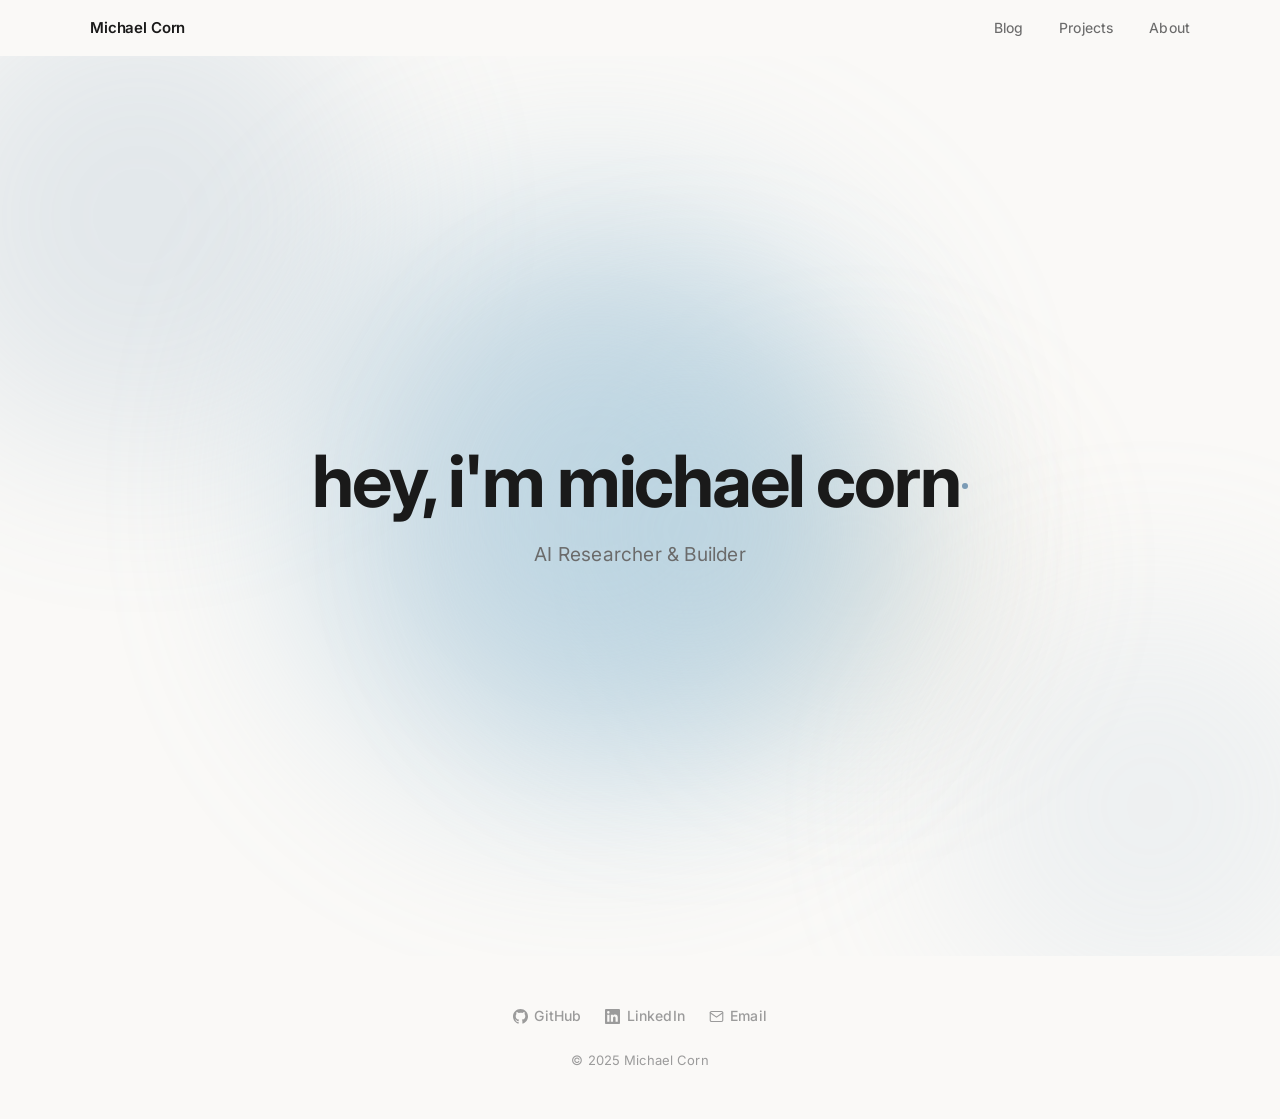
==== index.html @ 5560e9ee "Add social links to footer on all pages Co-Authored-By: Claude Sonnet 4.6 <noreply@anthropic.com>" ====
<!DOCTYPE html>
<html lang="en">
<head>
  <meta charset="UTF-8" />
  <meta name="viewport" content="width=device-width, initial-scale=1.0" />
  <title>Michael Corn</title>
  <meta name="description" content="Michael Corn — AI researcher and builder. Senior CS student at SDSU." />
  <link rel="stylesheet" href="style.css" />
</head>
<body>

  <!-- Navigation -->
  <nav class="nav" id="nav">
    <div class="nav-inner">
      <a href="index.html" class="nav-wordmark">Michael Corn</a>
      <ul class="nav-links">
        <li><a href="blog.html">Blog</a></li>
        <li><a href="projects.html">Projects</a></li>
        <li><a href="about.html">About</a></li>
      </ul>
    </div>
  </nav>

  <!-- Hero -->
  <main class="page">
    <section class="hero">

      <div class="blob-container" aria-hidden="true">
        <div class="blob blob-1"></div>
        <div class="blob blob-2"></div>
        <div class="blob blob-3"></div>
        <div class="blob blob-text-1"></div>
        <div class="blob blob-text-2"></div>
      </div>

      <div class="hero-content">
        <h1 class="hero-greeting">hey, i'm michael corn<span class="hero-accent-dot"></span></h1>
        <p class="hero-sub">AI Researcher &amp; Builder</p>
      </div>

    </section>
  </main>

  <footer>
    <div class="footer-links">
      <a class="social-link" href="https://github.com/mcorn02" target="_blank" rel="noopener noreferrer">
        <svg width="15" height="15" viewBox="0 0 24 24" fill="currentColor"><path d="M12 0C5.374 0 0 5.373 0 12c0 5.302 3.438 9.8 8.207 11.387.599.111.793-.261.793-.577v-2.234c-3.338.726-4.033-1.416-4.033-1.416-.546-1.387-1.333-1.756-1.333-1.756-1.089-.745.083-.729.083-.729 1.205.084 1.839 1.237 1.839 1.237 1.07 1.834 2.807 1.304 3.492.997.107-.775.418-1.305.762-1.604-2.665-.305-5.467-1.334-5.467-5.931 0-1.311.469-2.381 1.236-3.221-.124-.303-.535-1.524.117-3.176 0 0 1.008-.322 3.301 1.23A11.509 11.509 0 0112 5.803c1.02.005 2.047.138 3.006.404 2.291-1.552 3.297-1.23 3.297-1.23.653 1.653.242 2.874.118 3.176.77.84 1.235 1.911 1.235 3.221 0 4.609-2.807 5.624-5.479 5.921.43.372.823 1.102.823 2.222v3.293c0 .319.192.694.801.576C20.566 21.797 24 17.3 24 12c0-6.627-5.373-12-12-12z"/></svg>
        GitHub
      </a>
      <a class="social-link" href="https://linkedin.com/in/michael-corn" target="_blank" rel="noopener noreferrer">
        <svg width="15" height="15" viewBox="0 0 24 24" fill="currentColor"><path d="M20.447 20.452h-3.554v-5.569c0-1.328-.027-3.037-1.852-3.037-1.853 0-2.136 1.445-2.136 2.939v5.667H9.351V9h3.414v1.561h.046c.477-.9 1.637-1.85 3.37-1.85 3.601 0 4.267 2.37 4.267 5.455v6.286zM5.337 7.433a2.062 2.062 0 01-2.063-2.065 2.064 2.064 0 112.063 2.065zm1.782 13.019H3.555V9h3.564v11.452zM22.225 0H1.771C.792 0 0 .774 0 1.729v20.542C0 23.227.792 24 1.771 24h20.451C23.2 24 24 23.227 24 22.271V1.729C24 .774 23.2 0 22.222 0h.003z"/></svg>
        LinkedIn
      </a>
      <a class="social-link" href="mailto:michaelcorn02@gmail.com">
        <svg width="15" height="15" viewBox="0 0 24 24" fill="none" stroke="currentColor" stroke-width="1.8" stroke-linecap="round" stroke-linejoin="round"><path d="M4 4h16c1.1 0 2 .9 2 2v12c0 1.1-.9 2-2 2H4c-1.1 0-2-.9-2-2V6c0-1.1.9-2 2-2z"/><polyline points="22,6 12,13 2,6"/></svg>
        Email
      </a>
    </div>
    <span>&copy; 2025 Michael Corn</span>
  </footer>

  <script>
    // Frosted nav on scroll
    const nav = document.getElementById('nav');
    window.addEventListener('scroll', () => {
      nav.classList.toggle('scrolled', window.scrollY > 10);
    });
  </script>

</body>
</html>
---- style.css ----
/* ============================================================
   Michael Corn — Portfolio
   Design: Minimalist, warm off-white, dusty blue accent
   Font: Inter (Google Fonts)
   ============================================================ */

@import url('https://fonts.googleapis.com/css2?family=Inter:wght@300;400;500;600;700&display=swap');

/* ── Reset & Base ────────────────────────────────────────── */

*, *::before, *::after {
  box-sizing: border-box;
  margin: 0;
  padding: 0;
}

:root {
  --bg:          #FAF9F7;
  --surface:     rgba(250, 249, 247, 0.82);
  --text-head:   #1A1A1A;
  --text-body:   #6B6B6B;
  --text-muted:  #9B9B9B;
  --accent:      #7B9BB5;
  --accent-soft: rgba(123, 155, 181, 0.12);
  --border:      rgba(0, 0, 0, 0.08);
  --radius:      10px;
  --nav-h:       56px;
  --max-w:       1100px;
  --max-w-prose: 640px;
}

html {
  scroll-behavior: smooth;
}

body {
  font-family: 'Inter', -apple-system, BlinkMacSystemFont, sans-serif;
  background-color: var(--bg);
  color: var(--text-body);
  font-size: 17px;
  line-height: 1.75;
  -webkit-font-smoothing: antialiased;
  min-height: 100vh;
}

a {
  color: inherit;
  text-decoration: none;
}

img {
  display: block;
  max-width: 100%;
}

/* ── Navigation ──────────────────────────────────────────── */

.nav {
  position: fixed;
  top: 0;
  left: 0;
  right: 0;
  height: var(--nav-h);
  z-index: 100;
  display: flex;
  align-items: center;
  padding: 0 2rem;
  transition: background 0.3s ease, backdrop-filter 0.3s ease;
}

.nav.scrolled {
  background: var(--surface);
  backdrop-filter: blur(14px);
  -webkit-backdrop-filter: blur(14px);
}

.nav-inner {
  width: 100%;
  max-width: var(--max-w);
  margin: 0 auto;
  display: flex;
  align-items: center;
  justify-content: space-between;
}

.nav-wordmark {
  font-size: 15px;
  font-weight: 600;
  letter-spacing: -0.01em;
  color: var(--text-head);
  transition: opacity 0.2s;
}

.nav-wordmark:hover {
  opacity: 0.65;
}

.nav-links {
  display: flex;
  gap: 2.25rem;
  list-style: none;
}

.nav-links a {
  font-size: 14px;
  font-weight: 450;
  color: var(--text-body);
  letter-spacing: 0.01em;
  transition: color 0.2s;
  position: relative;
}

.nav-links a:hover,
.nav-links a.active {
  color: var(--text-head);
}

.nav-links a.active::after {
  content: '';
  position: absolute;
  bottom: -3px;
  left: 0;
  right: 0;
  height: 1.5px;
  background: var(--accent);
  border-radius: 2px;
}

/* ── Page wrapper ────────────────────────────────────────── */

.page {
  padding-top: var(--nav-h);
  min-height: 100vh;
}

/* ── Hero (index) ────────────────────────────────────────── */

.hero {
  position: relative;
  display: flex;
  align-items: center;
  justify-content: center;
  min-height: 100vh;
  text-align: center;
  overflow: hidden;
  padding: 4rem 2rem;
}

/* Ambient blobs */
.blob-container {
  position: absolute;
  inset: 0;
  pointer-events: none;
  overflow: hidden;
}

.blob {
  position: absolute;
  border-radius: 50%;
  filter: blur(90px);
  opacity: 0.18;
  animation-timing-function: ease-in-out;
  animation-iteration-count: infinite;
  animation-direction: alternate;
}

.blob-1 {
  width: 480px;
  height: 480px;
  background: #7B9BB5;
  top: -80px;
  left: -100px;
  animation: blob-drift-1 14s infinite alternate;
}

.blob-2 {
  width: 420px;
  height: 420px;
  background: #B5C9D8;
  bottom: -60px;
  right: -80px;
  animation: blob-drift-2 18s infinite alternate;
}

.blob-3 {
  width: 300px;
  height: 300px;
  background: #C9B99A;
  top: 40%;
  left: 55%;
  animation: blob-drift-3 22s infinite alternate;
}

@keyframes blob-drift-1 {
  0%   { transform: translate(0, 0) scale(1); }
  50%  { transform: translate(60px, 40px) scale(1.08); }
  100% { transform: translate(20px, 80px) scale(0.95); }
}

@keyframes blob-drift-2 {
  0%   { transform: translate(0, 0) scale(1); }
  50%  { transform: translate(-50px, -30px) scale(1.1); }
  100% { transform: translate(-20px, -70px) scale(0.92); }
}

@keyframes blob-drift-3 {
  0%   { transform: translate(0, 0) scale(1); }
  50%  { transform: translate(30px, -50px) scale(1.05); }
  100% { transform: translate(-40px, 20px) scale(0.96); }
}

.blob-text-1 {
  width: 560px;
  height: 560px;
  background: #94BAD0;
  top: 50%;
  left: 50%;
  transform: translate(-58%, -52%);
  filter: blur(100px);
  opacity: 0.5;
  animation: blob-drift-text-1 16s infinite alternate;
}

.blob-text-2 {
  width: 400px;
  height: 400px;
  background: #AECFE0;
  top: 50%;
  left: 50%;
  transform: translate(-38%, -44%);
  filter: blur(90px);
  opacity: 0.4;
  animation: blob-drift-text-2 20s infinite alternate;
}

@keyframes blob-drift-text-1 {
  0%   { transform: translate(-65%, -60%) scale(1); }
  50%  { transform: translate(-60%, -55%) scale(1.06); }
  100% { transform: translate(-70%, -65%) scale(0.97); }
}

@keyframes blob-drift-text-2 {
  0%   { transform: translate(-30%, -35%) scale(1); }
  50%  { transform: translate(-35%, -40%) scale(1.08); }
  100% { transform: translate(-25%, -30%) scale(0.95); }
}

.hero-content {
  position: relative;
  z-index: 1;
}

.hero-greeting {
  font-size: clamp(2.8rem, 6vw, 4.5rem);
  font-weight: 700;
  color: var(--text-head);
  letter-spacing: -0.03em;
  line-height: 1.1;
  margin-bottom: 1.1rem;
}

.hero-sub {
  font-size: clamp(1rem, 2vw, 1.2rem);
  font-weight: 400;
  color: var(--text-body);
  letter-spacing: 0.01em;
}

.hero-accent-dot {
  display: inline-block;
  width: 6px;
  height: 6px;
  background: var(--accent);
  border-radius: 50%;
  margin-left: 2px;
  vertical-align: middle;
  position: relative;
  top: -2px;
}

/* ── Section layout ──────────────────────────────────────── */

.section {
  max-width: var(--max-w);
  margin: 0 auto;
  padding: 5rem 2rem;
}

.section-label {
  font-size: 11px;
  font-weight: 600;
  letter-spacing: 0.12em;
  text-transform: uppercase;
  color: var(--accent);
  margin-bottom: 2.5rem;
}

.section-title {
  font-size: clamp(1.8rem, 3vw, 2.5rem);
  font-weight: 700;
  color: var(--text-head);
  letter-spacing: -0.02em;
  margin-bottom: 3rem;
  line-height: 1.2;
}

/* ── Projects Grid ───────────────────────────────────────── */

.projects-grid {
  display: grid;
  grid-template-columns: repeat(2, 1fr);
  gap: 1.5rem;
}

.project-card {
  background: #fff;
  border: 1px solid var(--border);
  border-radius: var(--radius);
  padding: 2rem;
  display: flex;
  flex-direction: column;
  gap: 0.75rem;
  transition: transform 0.22s ease, box-shadow 0.22s ease, border-color 0.22s ease;
  text-decoration: none;
  cursor: pointer;
}

.project-card:hover {
  transform: translateY(-3px);
  box-shadow: 0 8px 32px rgba(0, 0, 0, 0.07);
  border-color: rgba(123, 155, 181, 0.35);
}

.project-card-header {
  display: flex;
  align-items: flex-start;
  justify-content: space-between;
  gap: 1rem;
}

.project-name {
  font-size: 1.05rem;
  font-weight: 600;
  color: var(--text-head);
  letter-spacing: -0.01em;
  line-height: 1.3;
}

.project-link-icon {
  flex-shrink: 0;
  color: var(--text-muted);
  transition: color 0.2s;
  margin-top: 2px;
}

.project-card:hover .project-link-icon {
  color: var(--accent);
}

.project-desc {
  font-size: 15px;
  color: var(--text-body);
  line-height: 1.65;
}

.project-tags {
  display: flex;
  flex-wrap: wrap;
  gap: 0.5rem;
  margin-top: 0.5rem;
}

.tag {
  font-size: 10px;
  font-weight: 600;
  letter-spacing: 0.1em;
  text-transform: uppercase;
  color: var(--accent);
  background: var(--accent-soft);
  padding: 3px 8px;
  border-radius: 4px;
}

/* ── Blog List ───────────────────────────────────────────── */

.blog-list {
  display: flex;
  flex-direction: column;
}

.blog-post {
  display: flex;
  flex-direction: column;
  gap: 0.35rem;
  padding: 2rem 0;
  border-bottom: 1px solid var(--border);
  text-decoration: none;
  transition: padding-left 0.2s ease;
}

.blog-post:first-child {
  border-top: 1px solid var(--border);
}

.blog-post:hover {
  padding-left: 0.4rem;
}

.blog-post-title {
  font-size: 1.1rem;
  font-weight: 500;
  color: var(--text-head);
  letter-spacing: -0.01em;
  line-height: 1.4;
  transition: color 0.2s;
}

.blog-post:hover .blog-post-title {
  color: var(--accent);
}

.blog-post-meta {
  font-size: 13px;
  color: var(--text-muted);
  letter-spacing: 0.01em;
}

.blog-post-desc {
  font-size: 15px;
  color: var(--text-body);
  margin-top: 0.15rem;
}

.blog-empty {
  padding: 4rem 0;
  color: var(--text-muted);
  font-size: 15px;
  font-style: italic;
  border-top: 1px solid var(--border);
  border-bottom: 1px solid var(--border);
}

/* ── About ───────────────────────────────────────────────── */

.about-wrap {
  max-width: var(--max-w-prose);
  margin: 0 auto;
  padding: 5rem 2rem;
}

.about-photo {
  width: 96px;
  height: 96px;
  border-radius: 50%;
  object-fit: cover;
  filter: grayscale(20%);
  margin-bottom: 2.5rem;
  border: 1px solid var(--border);
}

.about-photo-placeholder {
  width: 96px;
  height: 96px;
  border-radius: 50%;
  background: var(--accent-soft);
  border: 1px solid rgba(123, 155, 181, 0.2);
  margin-bottom: 2.5rem;
  display: flex;
  align-items: center;
  justify-content: center;
  font-size: 28px;
  font-weight: 700;
  color: var(--accent);
  letter-spacing: -0.02em;
}

.about-name {
  font-size: 2rem;
  font-weight: 700;
  color: var(--text-head);
  letter-spacing: -0.025em;
  margin-bottom: 0.4rem;
}

.about-title {
  font-size: 15px;
  color: var(--text-muted);
  margin-bottom: 2.5rem;
  letter-spacing: 0.01em;
}

.about-bio {
  font-size: 17px;
  color: var(--text-body);
  line-height: 1.8;
  margin-bottom: 3.5rem;
}

.about-bio p + p {
  margin-top: 1.25rem;
}

/* Experience section on about page */
.experience-section {
  margin-top: 3rem;
}

.experience-label {
  font-size: 11px;
  font-weight: 600;
  letter-spacing: 0.12em;
  text-transform: uppercase;
  color: var(--accent);
  margin-bottom: 1.75rem;
}

.experience-item {
  padding: 1.75rem 0;
  border-top: 1px solid var(--border);
}

.experience-item:last-child {
  border-bottom: 1px solid var(--border);
}

.experience-header {
  display: flex;
  align-items: baseline;
  justify-content: space-between;
  gap: 1rem;
  margin-bottom: 0.3rem;
  flex-wrap: wrap;
}

.experience-role {
  font-size: 16px;
  font-weight: 600;
  color: var(--text-head);
  letter-spacing: -0.01em;
}

.experience-company {
  font-size: 14px;
  font-weight: 500;
  color: var(--accent);
}

.experience-date {
  font-size: 13px;
  color: var(--text-muted);
  white-space: nowrap;
}

.experience-bullets {
  list-style: none;
  margin-top: 0.85rem;
  display: flex;
  flex-direction: column;
  gap: 0.55rem;
}

.experience-bullets li {
  font-size: 15px;
  color: var(--text-body);
  line-height: 1.65;
  padding-left: 1.1rem;
  position: relative;
}

.experience-bullets li::before {
  content: '—';
  position: absolute;
  left: 0;
  color: var(--text-muted);
  font-size: 12px;
  top: 3px;
}

/* Social links */
.social-links {
  display: flex;
  gap: 1.5rem;
  margin-top: 3rem;
  flex-wrap: wrap;
}

.social-link {
  font-size: 14px;
  font-weight: 500;
  color: var(--text-muted);
  letter-spacing: 0.01em;
  transition: color 0.2s;
  display: flex;
  align-items: center;
  gap: 0.4rem;
}

.social-link:hover {
  color: var(--accent);
}

/* ── Footer ──────────────────────────────────────────────── */

footer {
  text-align: center;
  padding: 3rem 2rem;
  font-size: 13px;
  color: var(--text-muted);
  letter-spacing: 0.01em;
  display: flex;
  flex-direction: column;
  align-items: center;
  gap: 1.25rem;
}

.footer-links {
  display: flex;
  gap: 1.5rem;
  flex-wrap: wrap;
  justify-content: center;
}

/* ── Responsive ──────────────────────────────────────────── */

@media (max-width: 720px) {
  .nav {
    padding: 0 1.25rem;
  }

  .nav-links {
    gap: 1.5rem;
  }

  .projects-grid {
    grid-template-columns: 1fr;
  }

  .section {
    padding: 3.5rem 1.25rem;
  }

  .about-wrap {
    padding: 3.5rem 1.25rem;
  }

  .experience-header {
    flex-direction: column;
    gap: 0.15rem;
  }

  .blob-1 {
    width: 320px;
    height: 320px;
  }

  .blob-2 {
    width: 280px;
    height: 280px;
  }

  .blob-3 {
    display: none;
  }
}
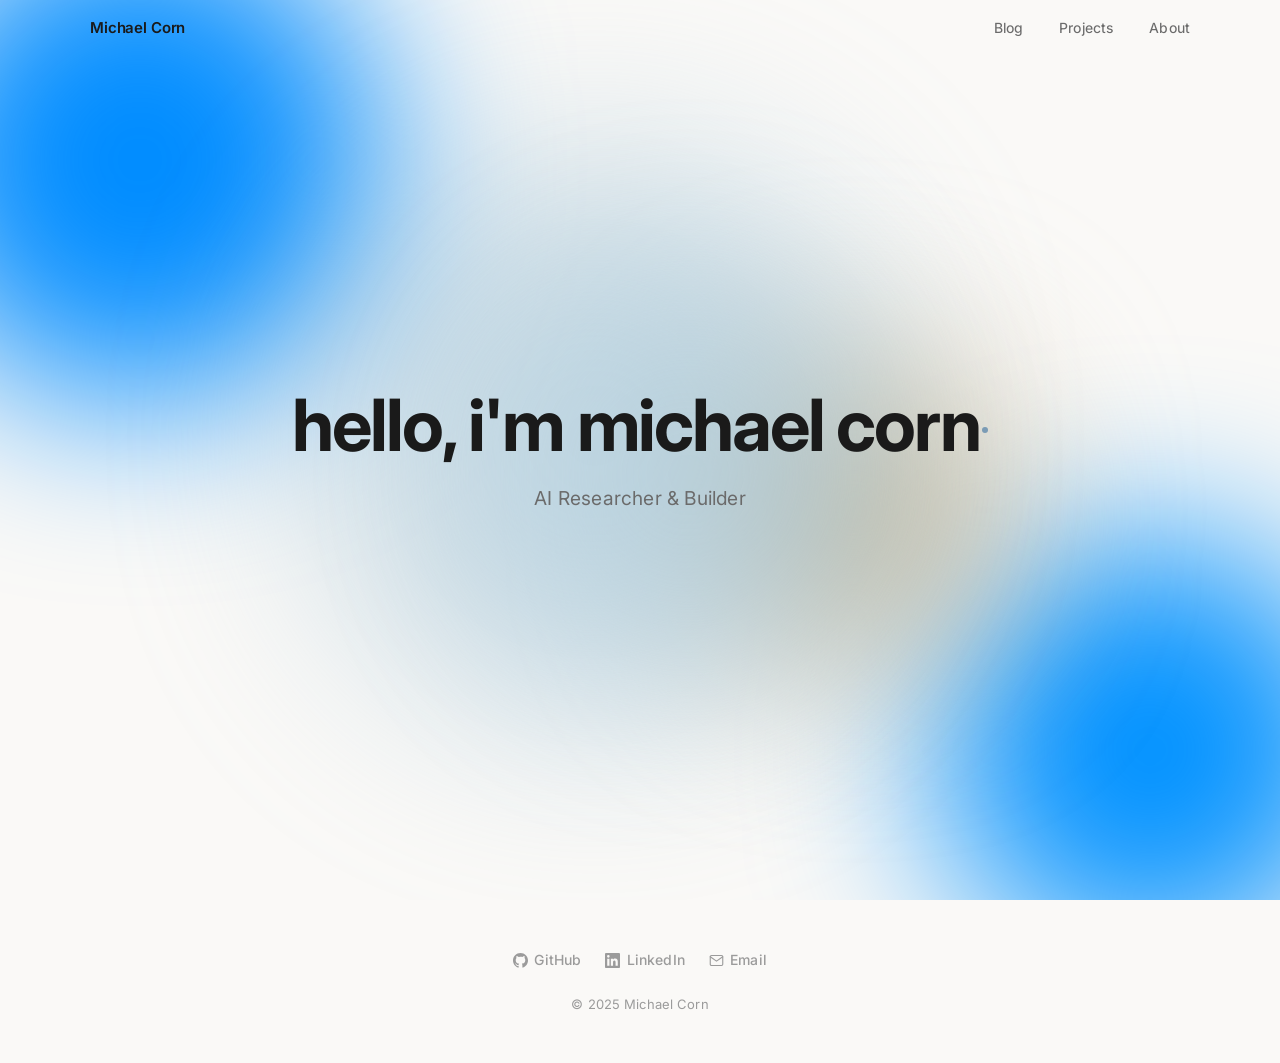
==== commit e58b7804: "Changed some styling, faster routing and prefetch" ====
--- a/index.html
+++ b/index.html
@@ -5,7 +5,13 @@
   <meta name="viewport" content="width=device-width, initial-scale=1.0" />
   <title>Michael Corn</title>
   <meta name="description" content="Michael Corn — AI researcher and builder. Senior CS student at SDSU." />
+  <link rel="preconnect" href="https://fonts.googleapis.com" />
+  <link rel="preconnect" href="https://fonts.gstatic.com" crossorigin />
+  <link rel="stylesheet" href="https://fonts.googleapis.com/css2?family=Inter:wght@300;400;500;600;700&display=swap" />
   <link rel="stylesheet" href="style.css" />
+  <link rel="prefetch" href="about.html" />
+  <link rel="prefetch" href="projects.html" />
+  <link rel="prefetch" href="blog.html" />
 </head>
 <body>
 
@@ -34,7 +40,7 @@
       </div>
 
       <div class="hero-content">
-        <h1 class="hero-greeting">hey, i'm michael corn<span class="hero-accent-dot"></span></h1>
+        <h1 class="hero-greeting">hello, i'm michael corn<span class="hero-accent-dot"></span></h1>
         <p class="hero-sub">AI Researcher &amp; Builder</p>
       </div>
 
--- a/style.css
+++ b/style.css
@@ -4,7 +4,6 @@
    Font: Inter (Google Fonts)
    ============================================================ */
 
-@import url('https://fonts.googleapis.com/css2?family=Inter:wght@300;400;500;600;700&display=swap');
 
 /* ── Reset & Base ────────────────────────────────────────── */
 
@@ -65,13 +64,7 @@
   display: flex;
   align-items: center;
   padding: 0 2rem;
-  transition: background 0.3s ease, backdrop-filter 0.3s ease;
-}
-
-.nav.scrolled {
-  background: var(--surface);
-  backdrop-filter: blur(14px);
-  -webkit-backdrop-filter: blur(14px);
+  background: transparent;
 }
 
 .nav-inner {
@@ -92,7 +85,7 @@
 }
 
 .nav-wordmark:hover {
-  opacity: 0.65;
+  opacity: 0.0;
 }
 
 .nav-links {
@@ -144,6 +137,7 @@
   text-align: center;
   overflow: hidden;
   padding: 4rem 2rem;
+  margin-top: calc(-1 * var(--nav-h));
 }
 
 /* Ambient blobs */
@@ -158,7 +152,7 @@
   position: absolute;
   border-radius: 50%;
   filter: blur(90px);
-  opacity: 0.18;
+  opacity: 10.0;
   animation-timing-function: ease-in-out;
   animation-iteration-count: infinite;
   animation-direction: alternate;
@@ -167,7 +161,7 @@
 .blob-1 {
   width: 480px;
   height: 480px;
-  background: #7B9BB5;
+  background: #008cff;
   top: -80px;
   left: -100px;
   animation: blob-drift-1 14s infinite alternate;
@@ -176,7 +170,7 @@
 .blob-2 {
   width: 420px;
   height: 420px;
-  background: #B5C9D8;
+  background: #0091ff;
   bottom: -60px;
   right: -80px;
   animation: blob-drift-2 18s infinite alternate;
@@ -615,9 +609,11 @@
 
 .footer-links {
   display: flex;
+  flex-direction: row;
   gap: 1.5rem;
   flex-wrap: wrap;
   justify-content: center;
+  align-items: center;
 }
 
 /* ── Responsive ──────────────────────────────────────────── */
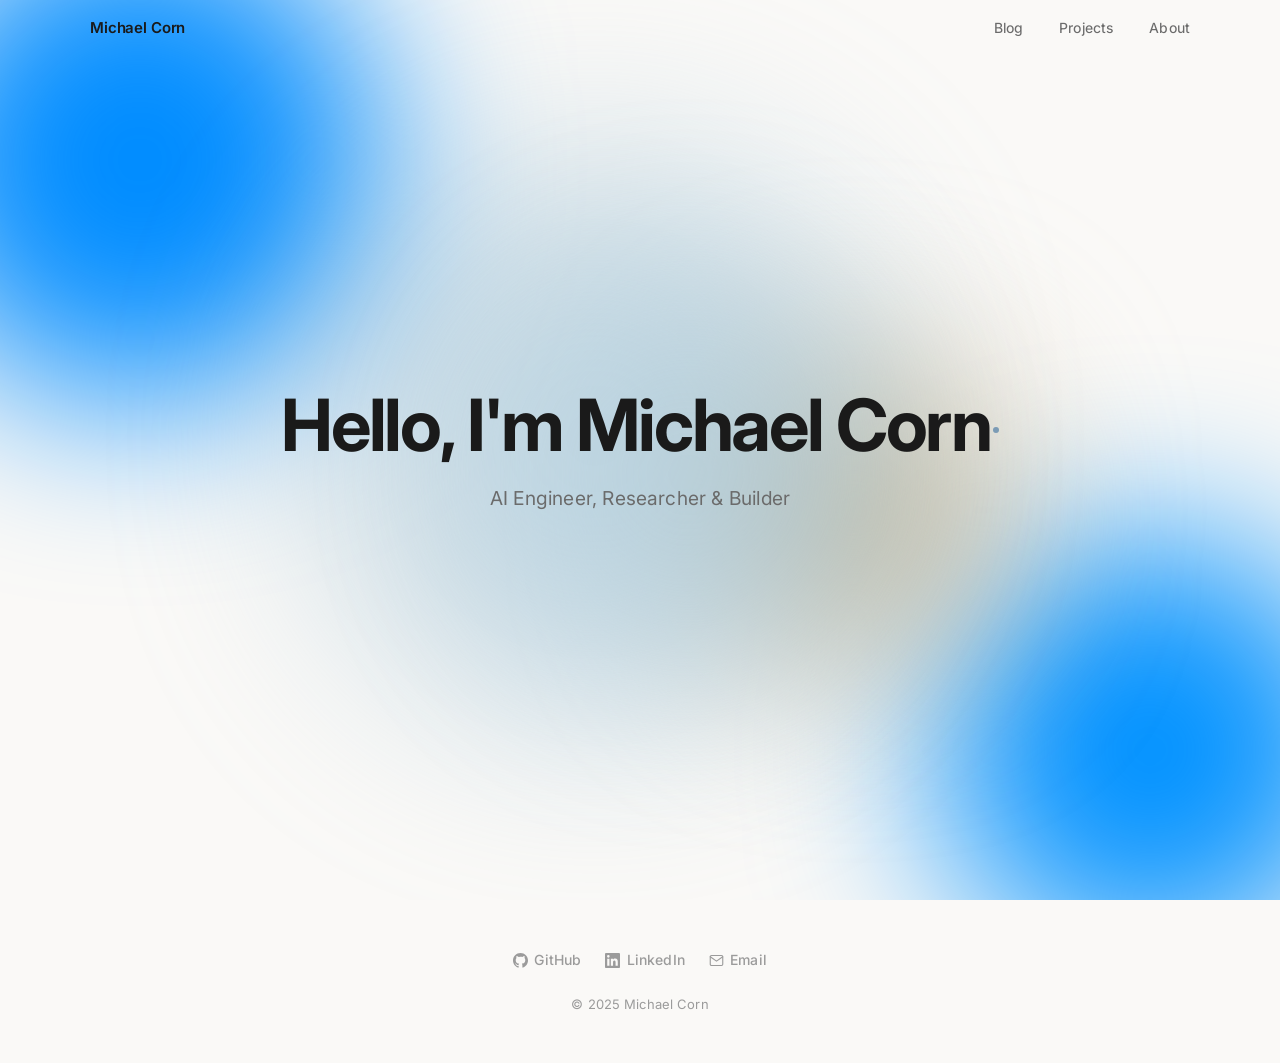
==== commit 0d9febca: "fix: broken mailto link and normalize footers across all pages - Fix missing mailto: scheme on email" ====
--- a/index.html
+++ b/index.html
@@ -40,8 +40,8 @@
       </div>
 
       <div class="hero-content">
-        <h1 class="hero-greeting">hello, i'm michael corn<span class="hero-accent-dot"></span></h1>
-        <p class="hero-sub">AI Researcher &amp; Builder</p>
+        <h1 class="hero-greeting">Hello, I'm Michael Corn<span class="hero-accent-dot"></span></h1>
+        <p class="hero-sub">AI Engineer, Researcher &amp; Builder</p>
       </div>
 
     </section>
--- a/style.css
+++ b/style.css
@@ -434,6 +434,71 @@
   border-bottom: 1px solid var(--border);
 }
 
+/* ── Blog Post ───────────────────────────────────────────── */
+
+.post-wrap {
+  max-width: var(--max-w-prose);
+}
+
+.post-header {
+  margin-bottom: 3rem;
+  padding-bottom: 2rem;
+  border-bottom: 1px solid var(--border);
+}
+
+.post-title {
+  font-size: clamp(1.6rem, 4vw, 2.2rem);
+  font-weight: 600;
+  color: var(--text-head);
+  letter-spacing: -0.02em;
+  line-height: 1.25;
+  margin-bottom: 0.75rem;
+}
+
+.post-meta {
+  font-size: 13px;
+  color: var(--text-muted);
+  letter-spacing: 0.01em;
+}
+
+.post-body {
+  color: var(--text-body);
+  font-size: 17px;
+  line-height: 1.8;
+}
+
+.post-body h2 {
+  font-size: 1.2rem;
+  font-weight: 600;
+  color: var(--text-head);
+  letter-spacing: -0.01em;
+  margin: 2.5rem 0 0.75rem;
+}
+
+.post-body p {
+  margin-bottom: 1.25rem;
+}
+
+.post-body a {
+  color: var(--accent);
+  text-decoration: underline;
+  text-underline-offset: 3px;
+}
+
+.post-back {
+  display: inline-flex;
+  align-items: center;
+  gap: 0.4rem;
+  font-size: 14px;
+  color: var(--text-muted);
+  margin-bottom: 2.5rem;
+  transition: color 0.2s;
+}
+
+.post-back:hover {
+  color: var(--text-head);
+}
+
 /* ── About ───────────────────────────────────────────────── */
 
 .about-wrap {
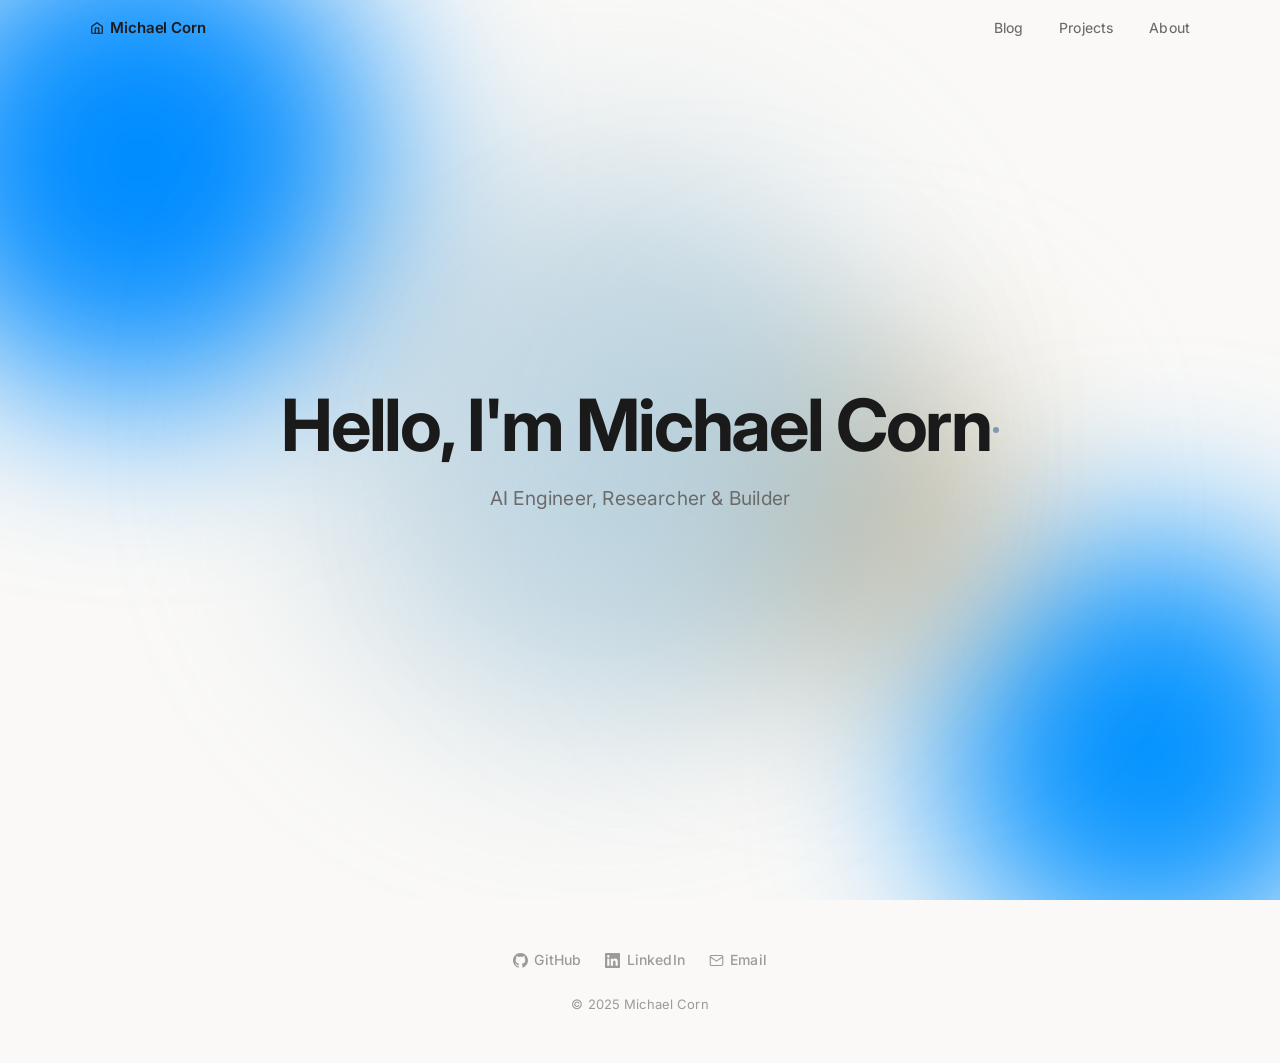
==== commit a8eb2438: "fix: nav wordmark hover and add home icon - Fix opacity: 0.0 on hover (name was disappearing complet" ====
--- a/index.html
+++ b/index.html
@@ -7,7 +7,8 @@
   <meta name="description" content="Michael Corn — AI researcher and builder. Senior CS student at SDSU." />
   <link rel="preconnect" href="https://fonts.googleapis.com" />
   <link rel="preconnect" href="https://fonts.gstatic.com" crossorigin />
-  <link rel="stylesheet" href="https://fonts.googleapis.com/css2?family=Inter:wght@300;400;500;600;700&display=swap" />
+  <link rel="stylesheet" href="https://fonts.googleapis.com/css2?family=Inter:wght@300;400;500;600;700&display=swap" media="print" onload="this.media='all'" />
+  <noscript><link rel="stylesheet" href="https://fonts.googleapis.com/css2?family=Inter:wght@300;400;500;600;700&display=swap" /></noscript>
   <link rel="stylesheet" href="style.css" />
   <link rel="prefetch" href="about.html" />
   <link rel="prefetch" href="projects.html" />
@@ -18,7 +19,7 @@
   <!-- Navigation -->
   <nav class="nav" id="nav">
     <div class="nav-inner">
-      <a href="index.html" class="nav-wordmark">Michael Corn</a>
+      <a href="index.html" class="nav-wordmark"><svg width="14" height="14" viewBox="0 0 24 24" fill="none" stroke="currentColor" stroke-width="2" stroke-linecap="round" stroke-linejoin="round"><path d="M3 9.5L12 3l9 6.5V20a1 1 0 01-1 1H4a1 1 0 01-1-1V9.5z"/><polyline points="9 21 9 12 15 12 15 21"/></svg>Michael Corn</a>
       <ul class="nav-links">
         <li><a href="blog.html">Blog</a></li>
         <li><a href="projects.html">Projects</a></li>
@@ -73,5 +74,13 @@
     });
   </script>
 
+  <script type="speculationrules">
+{
+  "prerender": [
+    { "urls": ["index.html", "about.html", "projects.html", "blog.html"] }
+  ]
+}
+</script>
+
 </body>
 </html>
--- a/style.css
+++ b/style.css
@@ -82,10 +82,17 @@
   letter-spacing: -0.01em;
   color: var(--text-head);
   transition: opacity 0.2s;
+  display: flex;
+  align-items: center;
+  gap: 0.4rem;
 }
 
 .nav-wordmark:hover {
-  opacity: 0.0;
+  opacity: 0.6;
+}
+
+.nav-wordmark svg {
+  flex-shrink: 0;
 }
 
 .nav-links {
@@ -723,3 +730,15 @@
     display: none;
   }
 }
+
+/* ── View Transitions ─────────────────────────────────── */
+
+@view-transition {
+  navigation: auto;
+}
+
+::view-transition-old(root),
+::view-transition-new(root) {
+  animation-duration: 150ms;
+  animation-timing-function: ease-in-out;
+}
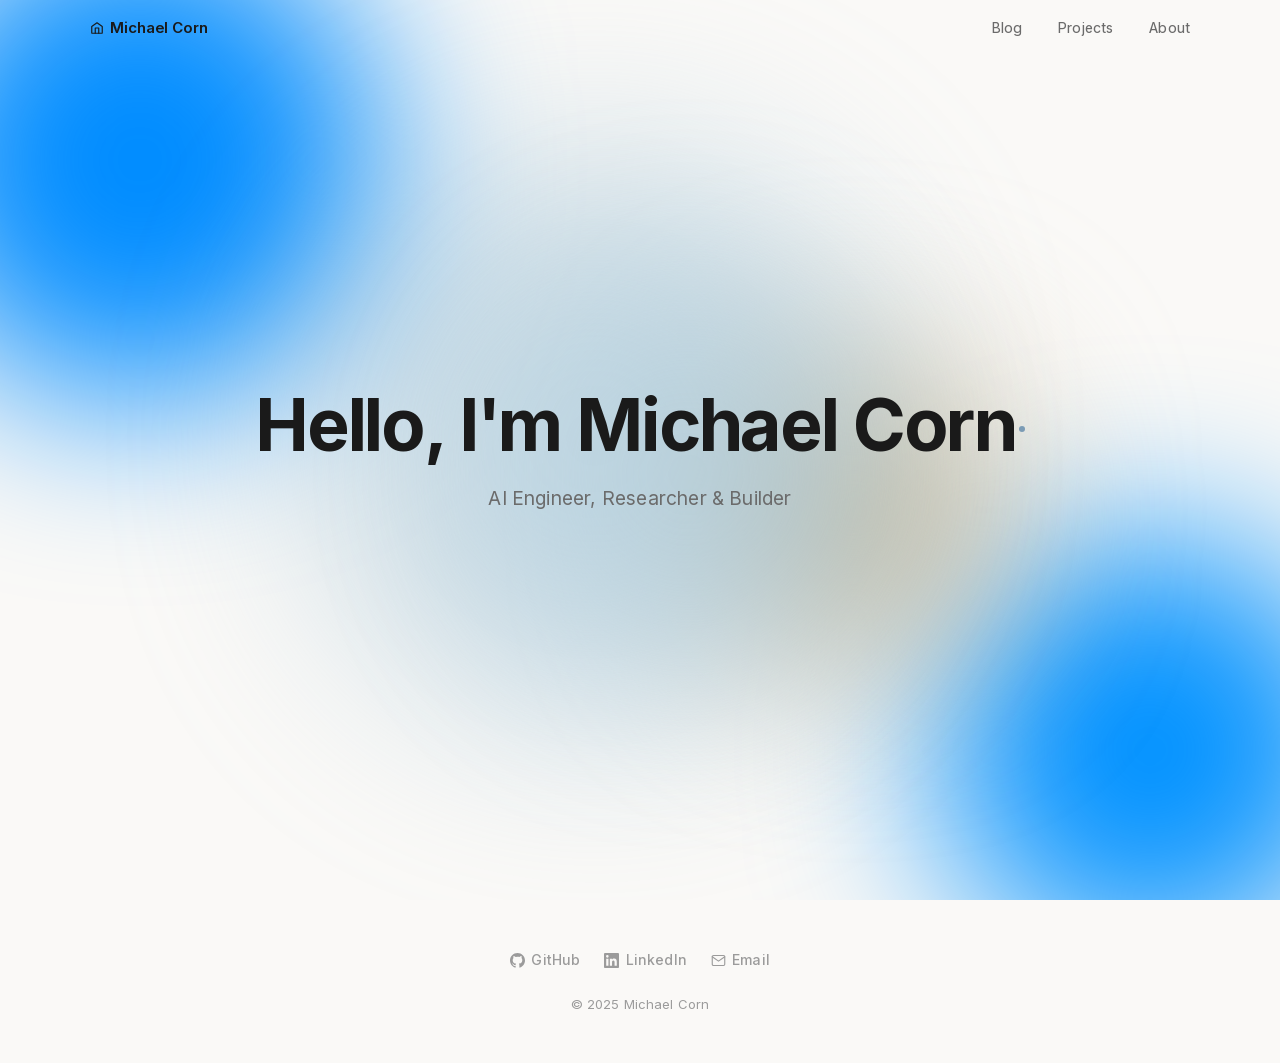
==== commit 37fbca63: "perf: self-host Inter font and fix home navigation prerender - Replace Google Fonts with self-hosted" ====
--- a/index.html
+++ b/index.html
@@ -5,14 +5,7 @@
   <meta name="viewport" content="width=device-width, initial-scale=1.0" />
   <title>Michael Corn</title>
   <meta name="description" content="Michael Corn — AI researcher and builder. Senior CS student at SDSU." />
-  <link rel="preconnect" href="https://fonts.googleapis.com" />
-  <link rel="preconnect" href="https://fonts.gstatic.com" crossorigin />
-  <link rel="stylesheet" href="https://fonts.googleapis.com/css2?family=Inter:wght@300;400;500;600;700&display=swap" media="print" onload="this.media='all'" />
-  <noscript><link rel="stylesheet" href="https://fonts.googleapis.com/css2?family=Inter:wght@300;400;500;600;700&display=swap" /></noscript>
   <link rel="stylesheet" href="style.css" />
-  <link rel="prefetch" href="about.html" />
-  <link rel="prefetch" href="projects.html" />
-  <link rel="prefetch" href="blog.html" />
 </head>
 <body>
 
@@ -77,7 +70,7 @@
   <script type="speculationrules">
 {
   "prerender": [
-    { "urls": ["index.html", "about.html", "projects.html", "blog.html"] }
+    { "urls": ["about.html", "projects.html", "blog.html"] }
   ]
 }
 </script>
--- a/style.css
+++ b/style.css
@@ -1,8 +1,28 @@
 /* ============================================================
    Michael Corn — Portfolio
    Design: Minimalist, warm off-white, dusty blue accent
-   Font: Inter (Google Fonts)
+   Font: Inter (self-hosted)
    ============================================================ */
+
+/* ── Fonts ───────────────────────────────────────────────── */
+
+@font-face {
+  font-family: 'Inter';
+  font-style: normal;
+  font-weight: 300 700;
+  font-display: swap;
+  src: url('fonts/inter-latin-ext.woff2') format('woff2');
+  unicode-range: U+0100-02BA, U+02BD-02C5, U+02C7-02CC, U+02CE-02D7, U+02DD-02FF, U+0304, U+0308, U+0329, U+1D00-1DBF, U+1E00-1E9F, U+1EF2-1EFF, U+2020, U+20A0-20AB, U+20AD-20C0, U+2113, U+2C60-2C7F, U+A720-A7FF;
+}
+
+@font-face {
+  font-family: 'Inter';
+  font-style: normal;
+  font-weight: 300 700;
+  font-display: swap;
+  src: url('fonts/inter-latin.woff2') format('woff2');
+  unicode-range: U+0000-00FF, U+0131, U+0152-0153, U+02BB-02BC, U+02C6, U+02DA, U+02DC, U+0304, U+0308, U+0329, U+2000-206F, U+20AC, U+2122, U+2191, U+2193, U+2212, U+2215, U+FEFF, U+FFFD;
+}
 
 
 /* ── Reset & Base ────────────────────────────────────────── */
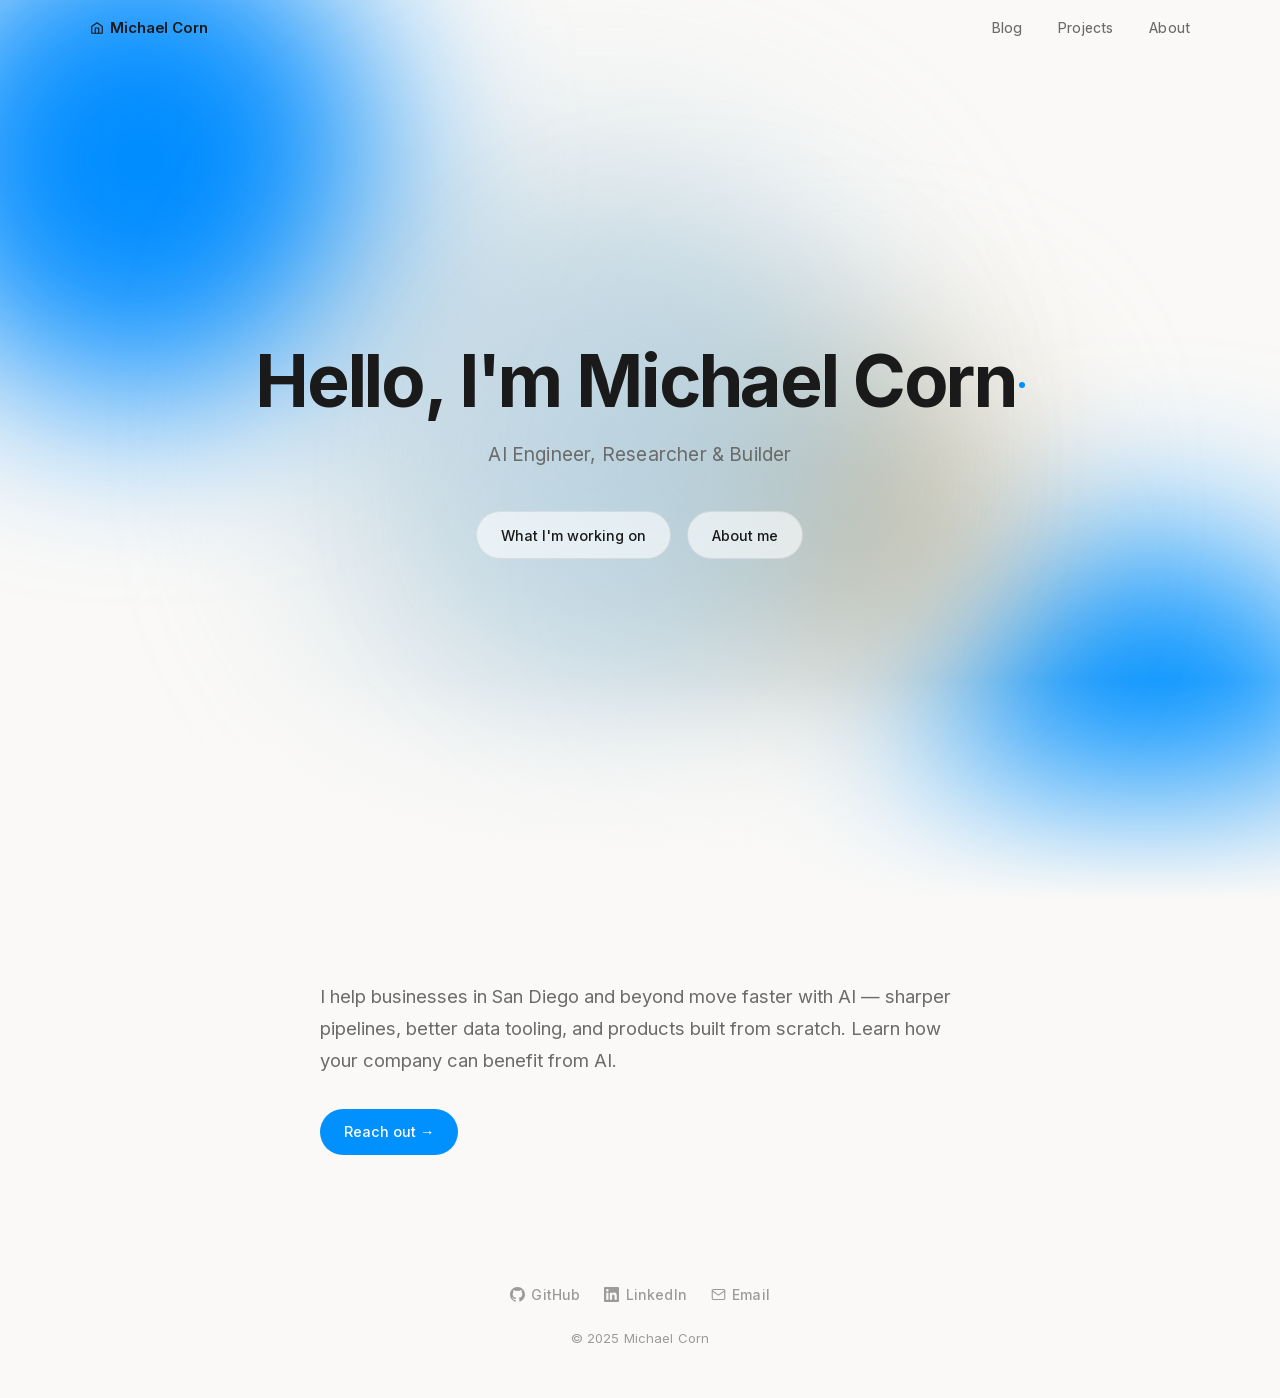
==== commit 9cb25314: "feat: add intro section below hero with pitch bio and CTA Adds a bio + call-to-action section that u" ====
--- a/index.html
+++ b/index.html
@@ -5,6 +5,7 @@
   <meta name="viewport" content="width=device-width, initial-scale=1.0" />
   <title>Michael Corn</title>
   <meta name="description" content="Michael Corn — AI researcher and builder. Senior CS student at SDSU." />
+  <link rel="icon" type="image/png" href="/favicon.png" />
   <link rel="stylesheet" href="style.css" />
 </head>
 <body>
@@ -36,8 +37,22 @@
       <div class="hero-content">
         <h1 class="hero-greeting">Hello, I'm Michael Corn<span class="hero-accent-dot"></span></h1>
         <p class="hero-sub">AI Engineer, Researcher &amp; Builder</p>
+        <div class="hero-links">
+          <a href="projects.html" class="hero-link">What I'm working on</a>
+          <a href="about.html" class="hero-link">About me</a>
+        </div>
       </div>
 
+    </section>
+
+    <section class="intro-section">
+      <div class="intro-wrap">
+        <p class="intro-bio">
+          I help businesses in San Diego and beyond move faster with AI — sharper pipelines,
+          better data tooling, and products built from scratch. Learn how your company can benefit from AI.
+        </p>
+        <a href="https://linkedin.com/in/michael-corn" class="intro-cta">Reach out →</a>
+      </div>
     </section>
   </main>
 
--- a/style.css
+++ b/style.css
@@ -39,8 +39,8 @@
   --text-head:   #1A1A1A;
   --text-body:   #6B6B6B;
   --text-muted:  #9B9B9B;
-  --accent:      #7B9BB5;
-  --accent-soft: rgba(123, 155, 181, 0.12);
+  --accent:      #0091ff;
+  --accent-soft: rgba(0, 145, 255, 0.10);
   --border:      rgba(0, 0, 0, 0.08);
   --radius:      10px;
   --nav-h:       56px;
@@ -266,9 +266,21 @@
   100% { transform: translate(-25%, -30%) scale(0.95); }
 }
 
+.hero::after {
+  content: '';
+  position: absolute;
+  bottom: 0;
+  left: 0;
+  right: 0;
+  height: 220px;
+  background: linear-gradient(to bottom, transparent, var(--bg));
+  z-index: 0;
+  pointer-events: none;
+}
+
 .hero-content {
   position: relative;
-  z-index: 1;
+  z-index: 2;
 }
 
 .hero-greeting {
@@ -285,6 +297,32 @@
   font-weight: 400;
   color: var(--text-body);
   letter-spacing: 0.01em;
+}
+
+.hero-links {
+  display: flex;
+  gap: 1rem;
+  justify-content: center;
+  margin-top: 2.5rem;
+}
+
+.hero-link {
+  padding: 0.65rem 1.5rem;
+  border: 1px solid var(--border);
+  border-radius: 999px;
+  font-size: 0.9rem;
+  font-weight: 500;
+  color: var(--text-head);
+  text-decoration: none;
+  background: rgba(255, 255, 255, 0.6);
+  backdrop-filter: blur(8px);
+  transition: border-color 0.2s, color 0.2s, background 0.2s;
+}
+
+.hero-link:hover {
+  border-color: var(--accent);
+  color: var(--accent);
+  background: rgba(255, 255, 255, 0.85);
 }
 
 .hero-accent-dot {
@@ -299,6 +337,43 @@
   top: -2px;
 }
 
+/* ── Intro Section (index) ───────────────────────────────── */
+
+.intro-section {
+  padding: 5rem 2rem;
+}
+
+.intro-wrap {
+  max-width: var(--max-w-prose);
+  margin: 0 auto;
+  display: flex;
+  flex-direction: column;
+  align-items: flex-start;
+  gap: 2rem;
+}
+
+.intro-bio {
+  font-size: clamp(1rem, 1.8vw, 1.15rem);
+  color: var(--text-body);
+  line-height: 1.75;
+}
+
+.intro-cta {
+  display: inline-block;
+  padding: 0.65rem 1.5rem;
+  background: var(--accent);
+  color: #fff;
+  border-radius: 999px;
+  font-size: 0.9rem;
+  font-weight: 500;
+  text-decoration: none;
+  transition: opacity 0.2s;
+}
+
+.intro-cta:hover {
+  opacity: 0.85;
+}
+
 /* ── Section layout ──────────────────────────────────────── */
 
 .section {
@@ -328,28 +403,28 @@
 /* ── Projects Grid ───────────────────────────────────────── */
 
 .projects-grid {
-  display: grid;
-  grid-template-columns: repeat(2, 1fr);
-  gap: 1.5rem;
+  display: flex;
+  flex-direction: column;
 }
 
 .project-card {
-  background: #fff;
-  border: 1px solid var(--border);
-  border-radius: var(--radius);
-  padding: 2rem;
   display: flex;
   flex-direction: column;
   gap: 0.75rem;
-  transition: transform 0.22s ease, box-shadow 0.22s ease, border-color 0.22s ease;
+  padding: 2rem 0 2rem 1.25rem;
+  border-bottom: 1px solid var(--border);
+  border-left: 3px solid transparent;
   text-decoration: none;
-  cursor: pointer;
+  transition: padding-left 0.2s ease, border-left-color 0.2s ease;
+}
+
+.project-card:first-child {
+  border-top: 1px solid var(--border);
 }
 
 .project-card:hover {
-  transform: translateY(-3px);
-  box-shadow: 0 8px 32px rgba(0, 0, 0, 0.07);
-  border-color: rgba(123, 155, 181, 0.35);
+  padding-left: 1.65rem;
+  border-left-color: var(--accent);
 }
 
 .project-card-header {
@@ -376,6 +451,11 @@
 
 .project-card:hover .project-link-icon {
   color: var(--accent);
+}
+
+.project-card:hover .project-name {
+  color: var(--accent);
+  transition: color 0.2s;
 }
 
 .project-desc {
@@ -736,6 +816,10 @@
     gap: 0.15rem;
   }
 
+  .intro-section {
+    padding: 3.5rem 1.25rem;
+  }
+
   .blob-1 {
     width: 320px;
     height: 320px;
